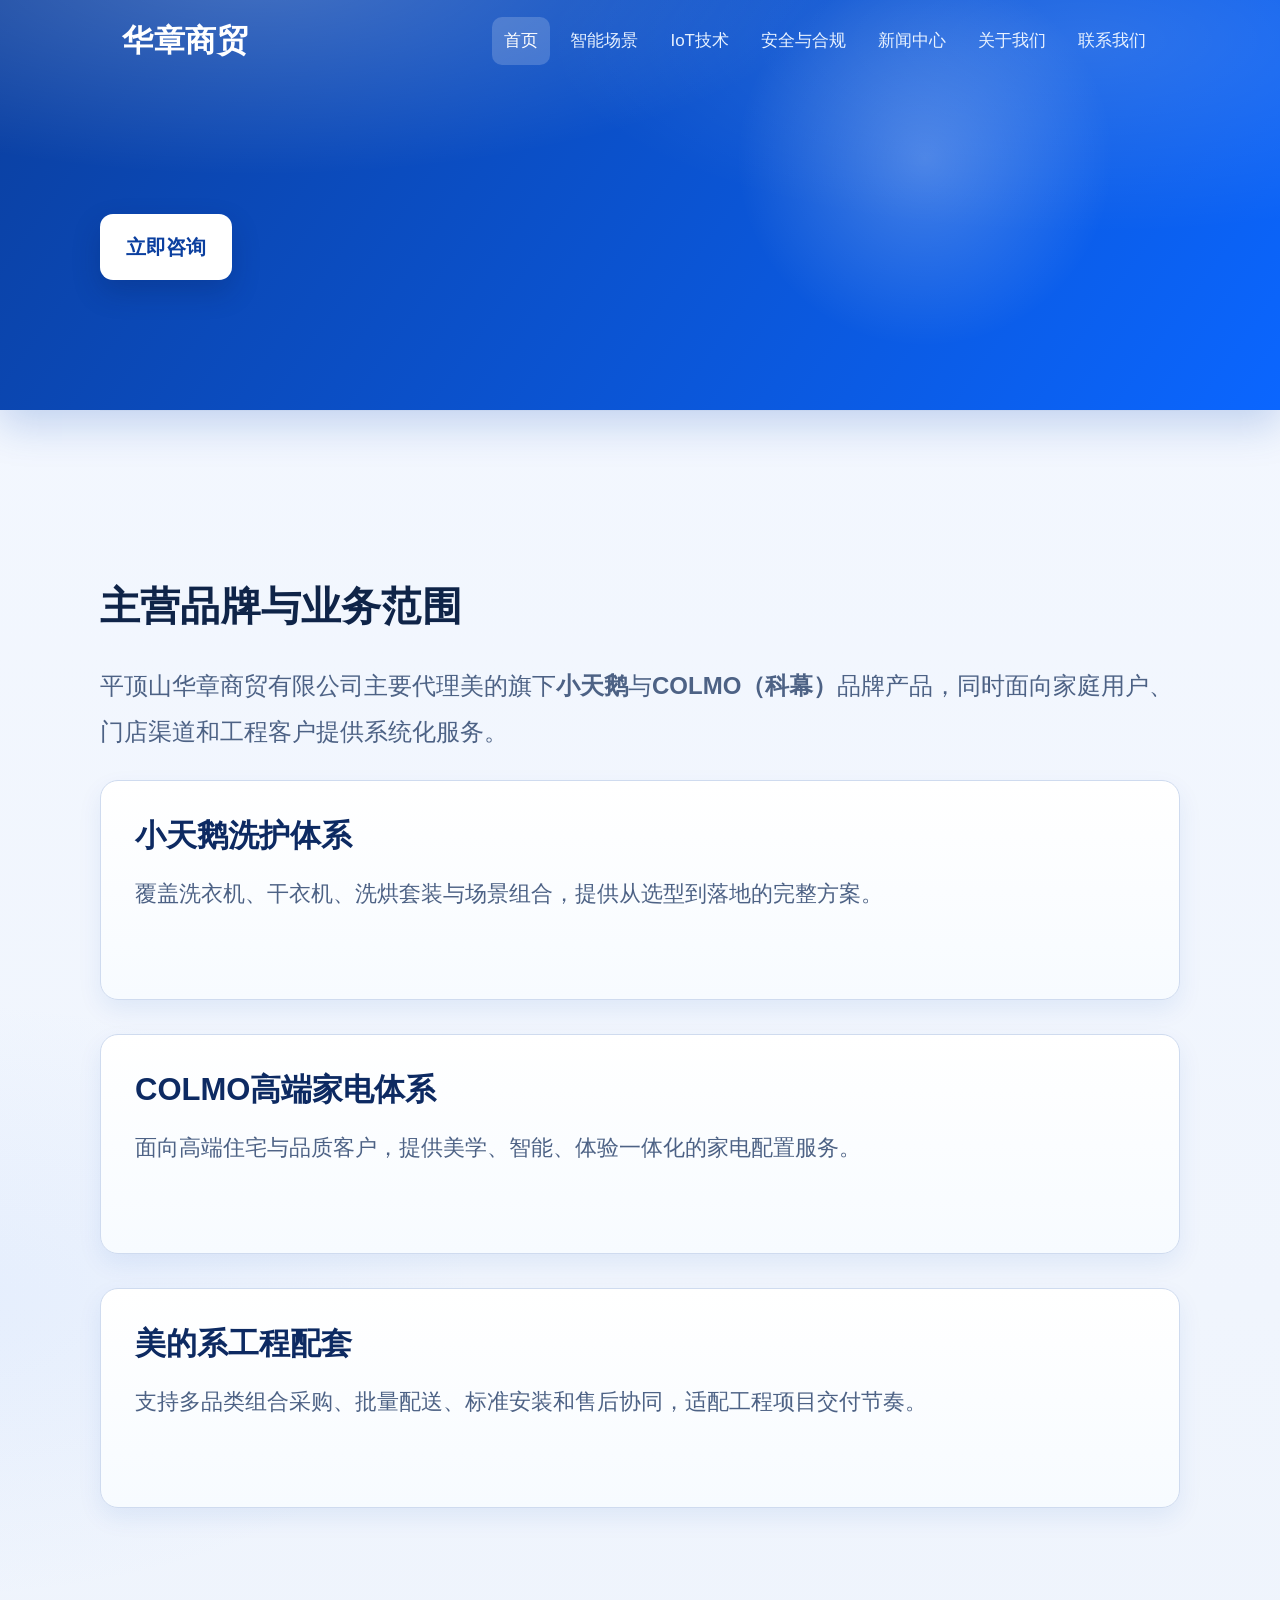
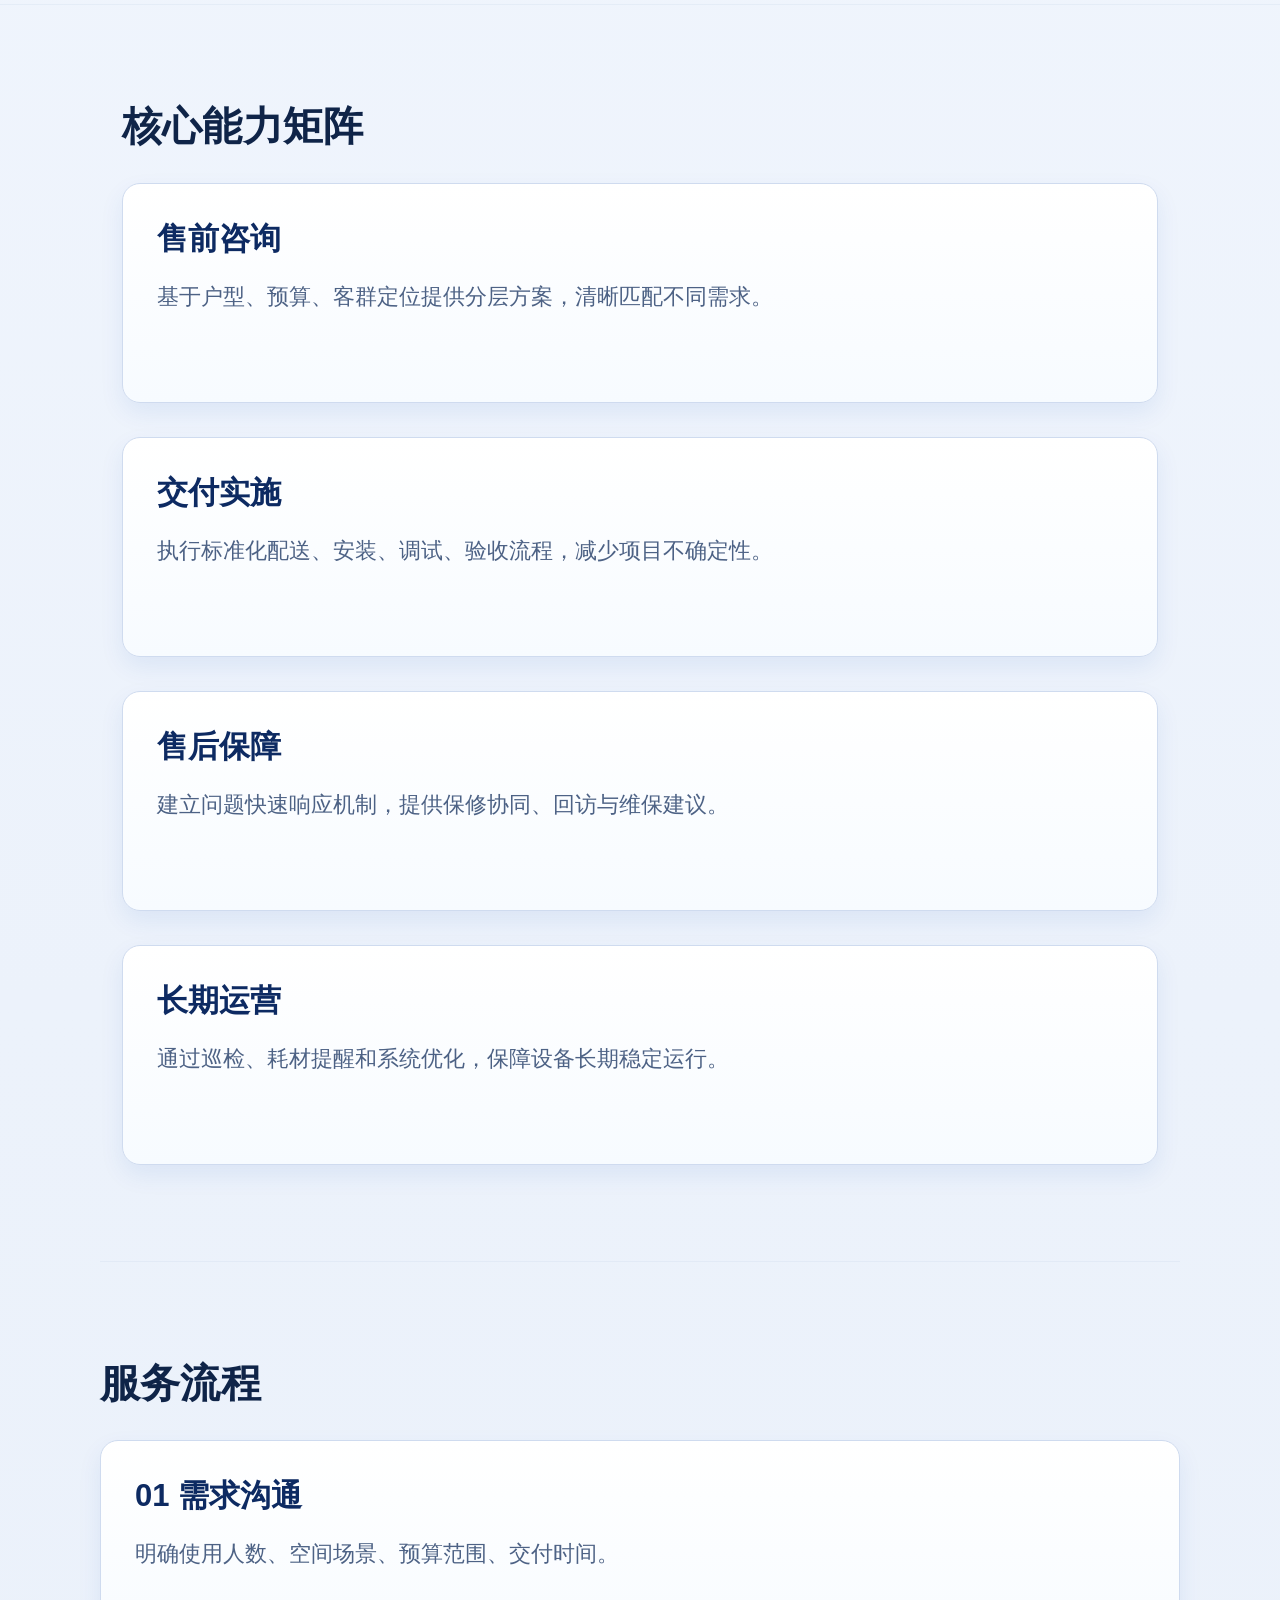
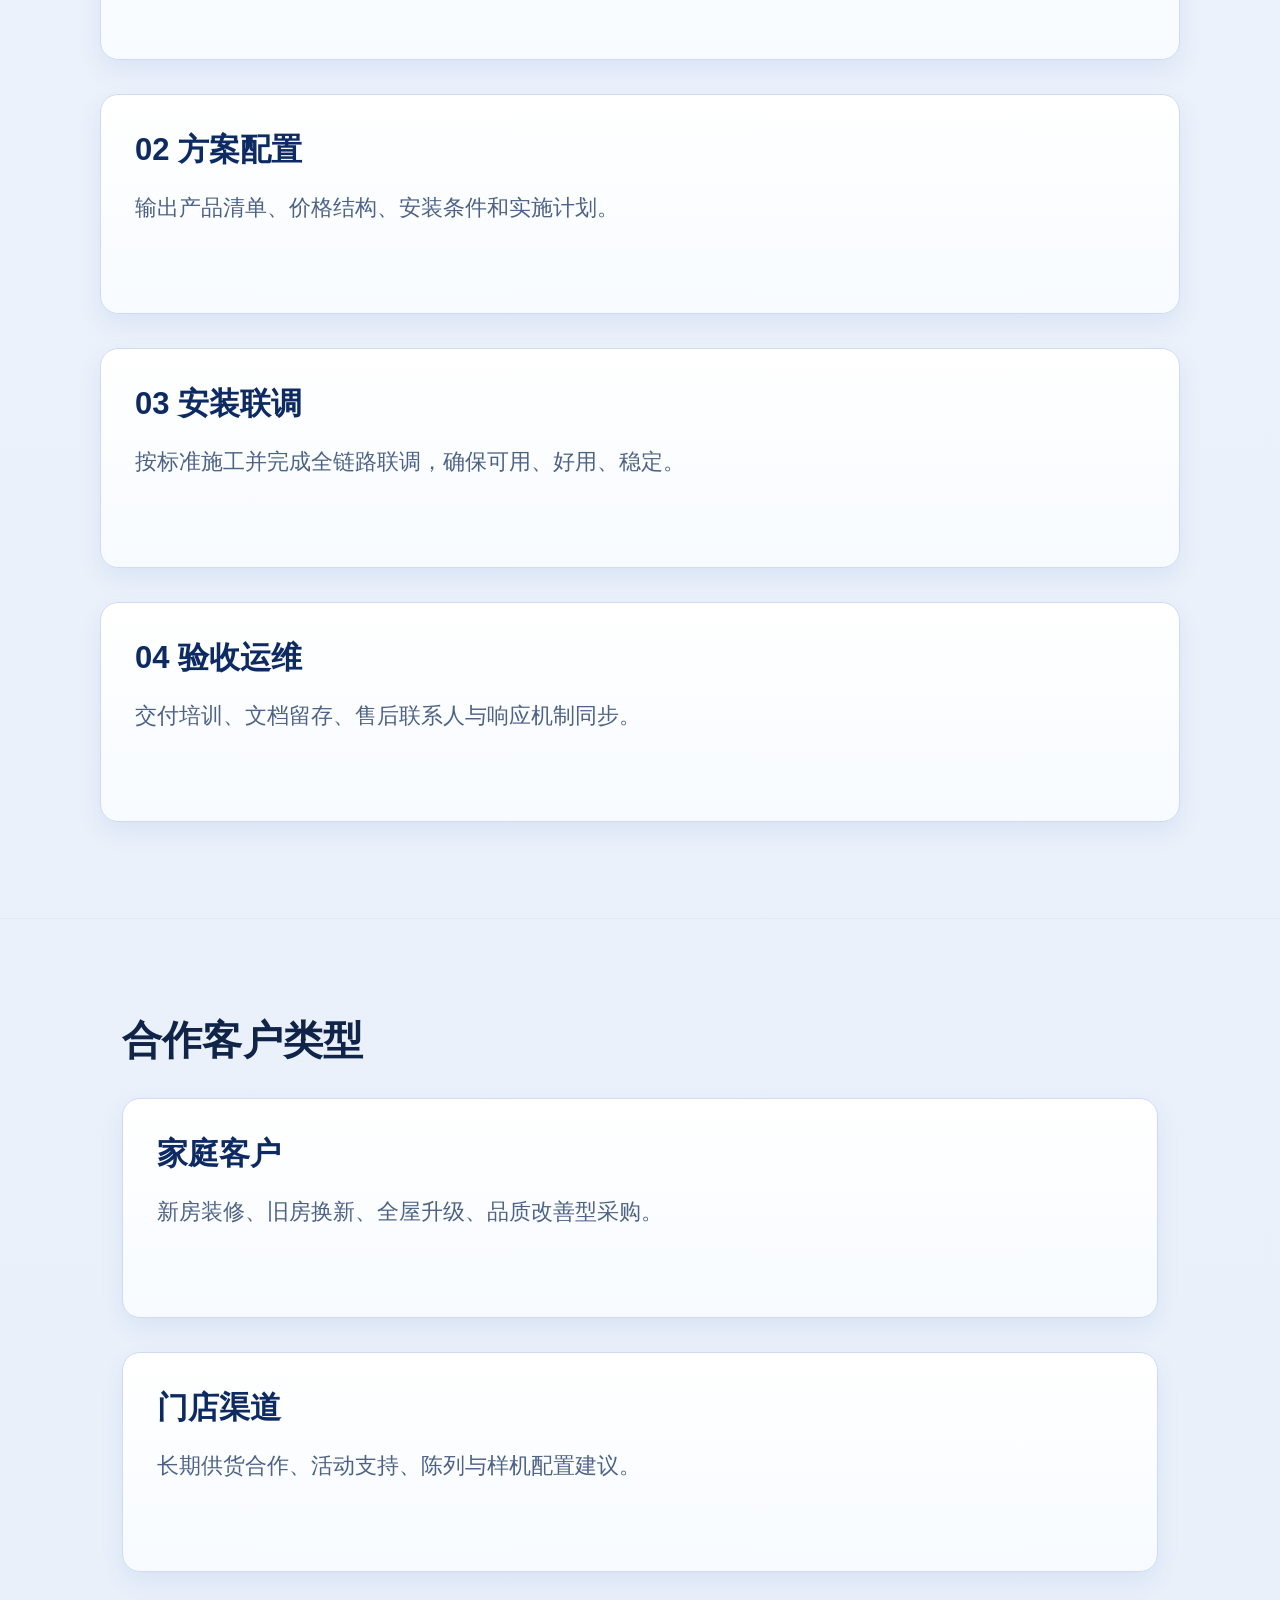
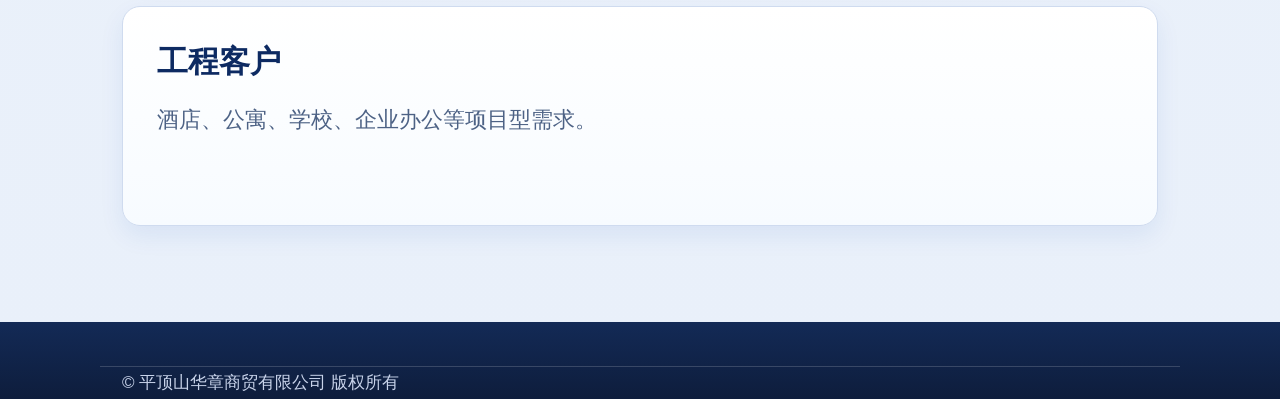
==== index.html @ c44a2ed7 "feat: initial huazhangbusiness site with contact wechat qr" ====
<!doctype html><html lang="zh-CN"><head><meta charset="UTF-8"/><meta name="viewport" content="width=device-width,initial-scale=1"/><meta name="description" content="首页"/><title>首页</title><link rel="stylesheet" href="/styles.css"/></head><body data-page="home">
<header class="header" data-bg-key="bgHomeHero"><div class="container nav"><div class="logo" data-key="logoText">华章商贸</div><div class="nav-links"><a class="active" href="/">首页</a><a href="/scene.html">智能场景</a><a href="/iot.html">IoT技术</a><a href="/security.html">安全与合规</a><a href="/news.html">新闻中心</a><a href="/about.html">关于我们</a><a href="/contact.html">联系我们</a></div></div>
<div class="container hero"><h1 data-key="homeHeroTitle"></h1><p data-key="homeHeroDesc"></p><a class="btn" href="/contact.html">立即咨询</a></div></header>

<section class="section container" data-bg-key="bgHomeSection"><h2>主营品牌与业务范围</h2><p class="lead">平顶山华章商贸有限公司主要代理美的旗下<strong>小天鹅</strong>与<strong>COLMO（科幕）</strong>品牌产品，同时面向家庭用户、门店渠道和工程客户提供系统化服务。</p><div class="cards three"><article class="card"><h3>小天鹅洗护体系</h3><p>覆盖洗衣机、干衣机、洗烘套装与场景组合，提供从选型到落地的完整方案。</p></article><article class="card"><h3>COLMO高端家电体系</h3><p>面向高端住宅与品质客户，提供美学、智能、体验一体化的家电配置服务。</p></article><article class="card"><h3>美的系工程配套</h3><p>支持多品类组合采购、批量配送、标准安装和售后协同，适配工程项目交付节奏。</p></article></div></section>

<section class="section gray"><div class="container"><h2>核心能力矩阵</h2><div class="cards four"><article class="card"><h3>售前咨询</h3><p>基于户型、预算、客群定位提供分层方案，清晰匹配不同需求。</p></article><article class="card"><h3>交付实施</h3><p>执行标准化配送、安装、调试、验收流程，减少项目不确定性。</p></article><article class="card"><h3>售后保障</h3><p>建立问题快速响应机制，提供保修协同、回访与维保建议。</p></article><article class="card"><h3>长期运营</h3><p>通过巡检、耗材提醒和系统优化，保障设备长期稳定运行。</p></article></div></div></section>

<section class="section container"><h2>服务流程</h2><div class="cards four"><article class="card"><h3>01 需求沟通</h3><p>明确使用人数、空间场景、预算范围、交付时间。</p></article><article class="card"><h3>02 方案配置</h3><p>输出产品清单、价格结构、安装条件和实施计划。</p></article><article class="card"><h3>03 安装联调</h3><p>按标准施工并完成全链路联调，确保可用、好用、稳定。</p></article><article class="card"><h3>04 验收运维</h3><p>交付培训、文档留存、售后联系人与响应机制同步。</p></article></div></section>

<section class="section gray"><div class="container"><h2>合作客户类型</h2><div class="cards three"><article class="card"><h3>家庭客户</h3><p>新房装修、旧房换新、全屋升级、品质改善型采购。</p></article><article class="card"><h3>门店渠道</h3><p>长期供货合作、活动支持、陈列与样机配置建议。</p></article><article class="card"><h3>工程客户</h3><p>酒店、公寓、学校、企业办公等项目型需求。</p></article></div></div></section>

<footer class="footer"><div class="container footer-bottom">© <span id="year"></span> 平顶山华章商贸有限公司 版权所有</div></footer><script src="/app.js"></script></body></html>
---- styles.css ----
:root{
  --brand:#0b66ff;
  --brand-deep:#0b3f9f;
  --brand-ink:#0d2a62;
  --ink:#14233c;
  --muted:#4d6285;
  --line:#cfdbef;
  --panel:#ffffff;
  --bg-1:#eef3fb;
  --bg-2:#e8eff9;
}

*{box-sizing:border-box}
html,body{margin:0;padding:0}
body{
  font-family:-apple-system,BlinkMacSystemFont,"PingFang SC","Microsoft YaHei",sans-serif;
  color:var(--ink);
  background:
    radial-gradient(1200px 600px at 85% -5%, rgba(126,173,255,.14), transparent 60%),
    radial-gradient(900px 500px at -5% 25%, rgba(126,173,255,.10), transparent 60%),
    linear-gradient(180deg,#f4f8ff 0%,#ecf2fb 50%,#e9f0fa 100%);
  font-size:20px;
  line-height:1.9;
}

a{text-decoration:none;color:inherit}

.container{max-width:1280px;margin:0 auto;padding:0 36px}

.header{
  color:#fff;
  background:
    radial-gradient(900px 320px at 20% -8%, rgba(255,255,255,.24), transparent 65%),
    radial-gradient(900px 320px at 85% 10%, rgba(255,255,255,.14), transparent 60%),
    linear-gradient(125deg,var(--brand-deep),var(--brand));
  box-shadow:0 14px 40px rgba(11,72,180,.22);
  padding-bottom:40px;
}

.nav{
  min-height:82px;
  display:flex;
  align-items:center;
  justify-content:space-between;
  gap:16px;
}
.logo{font-size:31px;font-weight:800;letter-spacing:.6px}
.nav-links{display:flex;flex-wrap:wrap;gap:8px}
.nav-links a{
  font-size:17px;
  color:#e8f2ff;
  padding:8px 12px;
  border-radius:10px;
  transition:.18s ease;
}
.nav-links a:hover,.nav-links a.active{background:rgba(255,255,255,.18);color:#fff}

.hero{padding:112px 0 160px;position:relative}
.hero::after{
  content:"";
  position:absolute;
  right:6%;
  bottom:22px;
  width:380px;
  height:380px;
  border-radius:50%;
  background:radial-gradient(circle,rgba(255,255,255,.24),transparent 70%);
  pointer-events:none;
}
.hero h1{
  margin:0 0 20px;
  font-size:64px;
  line-height:1.16;
  letter-spacing:.3px;
  font-weight:800;
}
.hero p{
  margin:0;
  font-size:24px;
  line-height:1.82;
  color:#ecf5ff;
  max-width:1220px;
}
.btn{
  display:inline-block;
  margin-top:30px;
  background:#fff;
  color:var(--brand-deep);
  padding:14px 26px;
  border-radius:13px;
  font-size:20px;
  font-weight:700;
  box-shadow:0 12px 28px rgba(8,30,80,.24);
}

.section{
  padding:132px 0;
  position:relative;
  border-top:1px solid rgba(164,183,213,.14);
}
.header + .section{padding-top:170px}
.section:nth-of-type(odd),
.section:nth-of-type(even),
.section.gray{
  background:transparent;
}

.section h2{
  margin:0 0 32px;
  font-size:50px;
  line-height:1.26;
  color:#0f2448;
  letter-spacing:.2px;
}
.lead{
  margin:0 0 24px;
  font-size:24px;
  line-height:1.92;
  color:var(--muted);
}

.cards{display:grid;gap:34px}
.cards.two{grid-template-columns:repeat(2,minmax(0,1fr))}
.cards.three{grid-template-columns:repeat(2,minmax(0,1fr))}
.cards.four{grid-template-columns:repeat(2,minmax(0,1fr))}

.card{
  background:linear-gradient(180deg,#fff 0%,#f7fbff 100%);
  border:1px solid var(--line);
  border-radius:18px;
  padding:34px;
  min-height:220px;
  box-shadow:0 10px 24px rgba(12,71,173,.08);
}
.card h3{
  margin:0 0 16px;
  font-size:31px;
  line-height:1.36;
  color:var(--brand-ink);
}
.card p{
  margin:0;
  font-size:22px;
  line-height:1.92;
  color:var(--muted);
}

.list{margin:0;padding-left:28px}
.list li{margin:10px 0;font-size:20px;line-height:1.72;color:var(--muted)}

.news-list{display:grid;gap:24px}
.news-item{
  background:linear-gradient(180deg,#fff,#f6faff);
  border:1px solid #c8d8ef;
  border-radius:20px;
  padding:28px;
  box-shadow:0 12px 30px rgba(10,76,200,.08);
}
.news-item .tag{
  display:inline-block;
  padding:6px 12px;
  border-radius:999px;
  background:#e9f1ff;
  color:#2455b8;
  font-size:15px;
  font-weight:700;
  margin-bottom:12px;
}
.news-item h1{font-size:46px;line-height:1.2;margin:0 0 12px;color:#10213f}
.news-item h3{font-size:32px;line-height:1.28;margin:0 0 12px;color:#10213f}
.news-item p{font-size:20px;color:var(--muted);margin:0 0 10px;line-height:1.74}
.news-meta{font-size:17px;color:#647896}
.news-thumb{width:100%;max-height:420px;object-fit:cover;border-radius:16px;margin-bottom:14px}
.news-nav{display:flex;justify-content:space-between;gap:12px;margin-top:22px}
.news-nav a{display:inline-block;padding:11px 16px;background:#eef4ff;border:1px solid #cfe0ff;border-radius:11px;color:#1b4cb3;font-weight:700}

.map-box{
  height:340px;
  border-radius:16px;
  border:1px dashed #9fb7de;
  background:linear-gradient(45deg,#e4eefb,#dbe8f9);
  display:flex;
  align-items:center;
  justify-content:center;
  color:#48638f;
  font-size:20px;
}

.contact-right{display:flex;flex-direction:column;gap:20px}
.wechat-box h3{margin:0 0 8px}
.wechat-box p{margin:0 0 12px}
.wechat-qr{
  width:220px;
  height:220px;
  object-fit:cover;
  border-radius:14px;
  border:1px solid #c7d8f1;
  box-shadow:0 8px 20px rgba(12,71,173,.10);
  display:none;
}
.qr-placeholder{
  width:220px;
  height:220px;
  border-radius:14px;
  border:1px dashed #9fb7de;
  color:#48638f;
  font-size:18px;
  display:flex;
  align-items:center;
  justify-content:center;
  padding:12px;
  text-align:center;
  background:linear-gradient(45deg,#eaf2ff,#dfeafb);
}

.footer{
  background:linear-gradient(180deg,#132a56,#0e1d3c);
  color:#e2e9f7;
  padding-top:44px;
}
.footer-bottom{
  border-top:1px solid rgba(255,255,255,.17);
  padding:18px 0 24px;
  color:#c8d3ea;
  font-size:17px;
}

/* 超大屏更饱满 */
@media(min-width:1900px){
  .container{max-width:1820px;padding:0 56px}
  .hero h1{font-size:74px}
  .hero p{font-size:28px}
}

@media(min-width:1700px){
  .container{max-width:1480px;padding:0 42px}
  .cards.three{grid-template-columns:repeat(3,minmax(0,1fr))}
}

@media(max-width:1600px){
  .container{max-width:1220px;padding:0 28px}
}

@media(max-width:1280px){
  .container{max-width:1080px;padding:0 22px}
  .hero{padding:82px 0 90px}
  .hero h1{font-size:50px}
  .hero p{font-size:21px}
  .section{padding:96px 0}
  .section h2{font-size:40px}
  .cards.two,.cards.three,.cards.four{grid-template-columns:1fr}
}

@media(max-width:900px){
  body{font-size:18px}
  .container{padding:0 20px}
  .nav{min-height:auto;padding:16px 0;display:block}
  .logo{font-size:30px}
  .nav-links{margin-top:10px;gap:8px}
  .nav-links a{font-size:16px;padding:7px 10px}
  .hero{padding:66px 0 78px}
  .hero h1{font-size:44px}
  .hero p{font-size:21px}
  .section{padding:74px 0}
  .section h2{font-size:36px}
  .lead{font-size:20px}
  .card{padding:24px}
  .card h3{font-size:28px}
  .card p{font-size:19px}
  .list li{font-size:20px}
  .news-item h1{font-size:40px}
  .news-item h3{font-size:30px}
  .news-item p{font-size:20px}
  .cards.two,.cards.three,.cards.four{grid-template-columns:1fr}
}
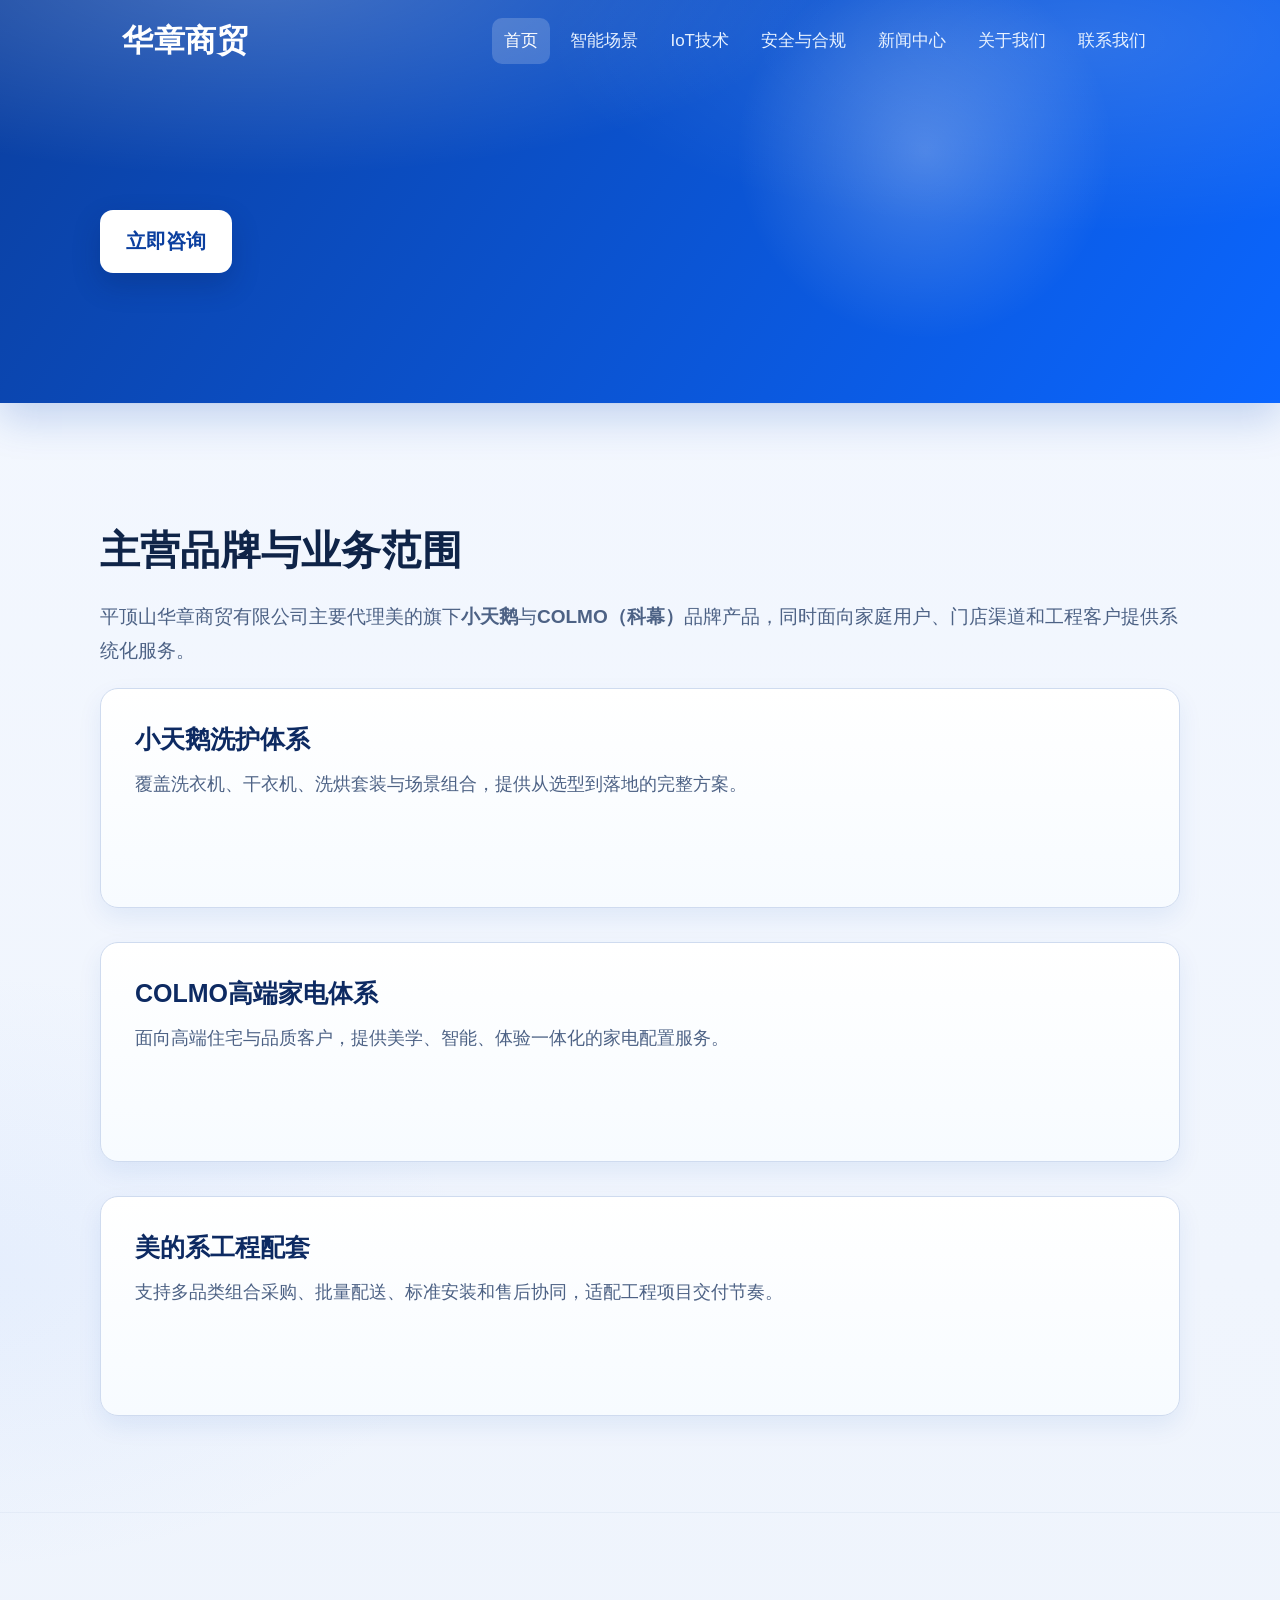
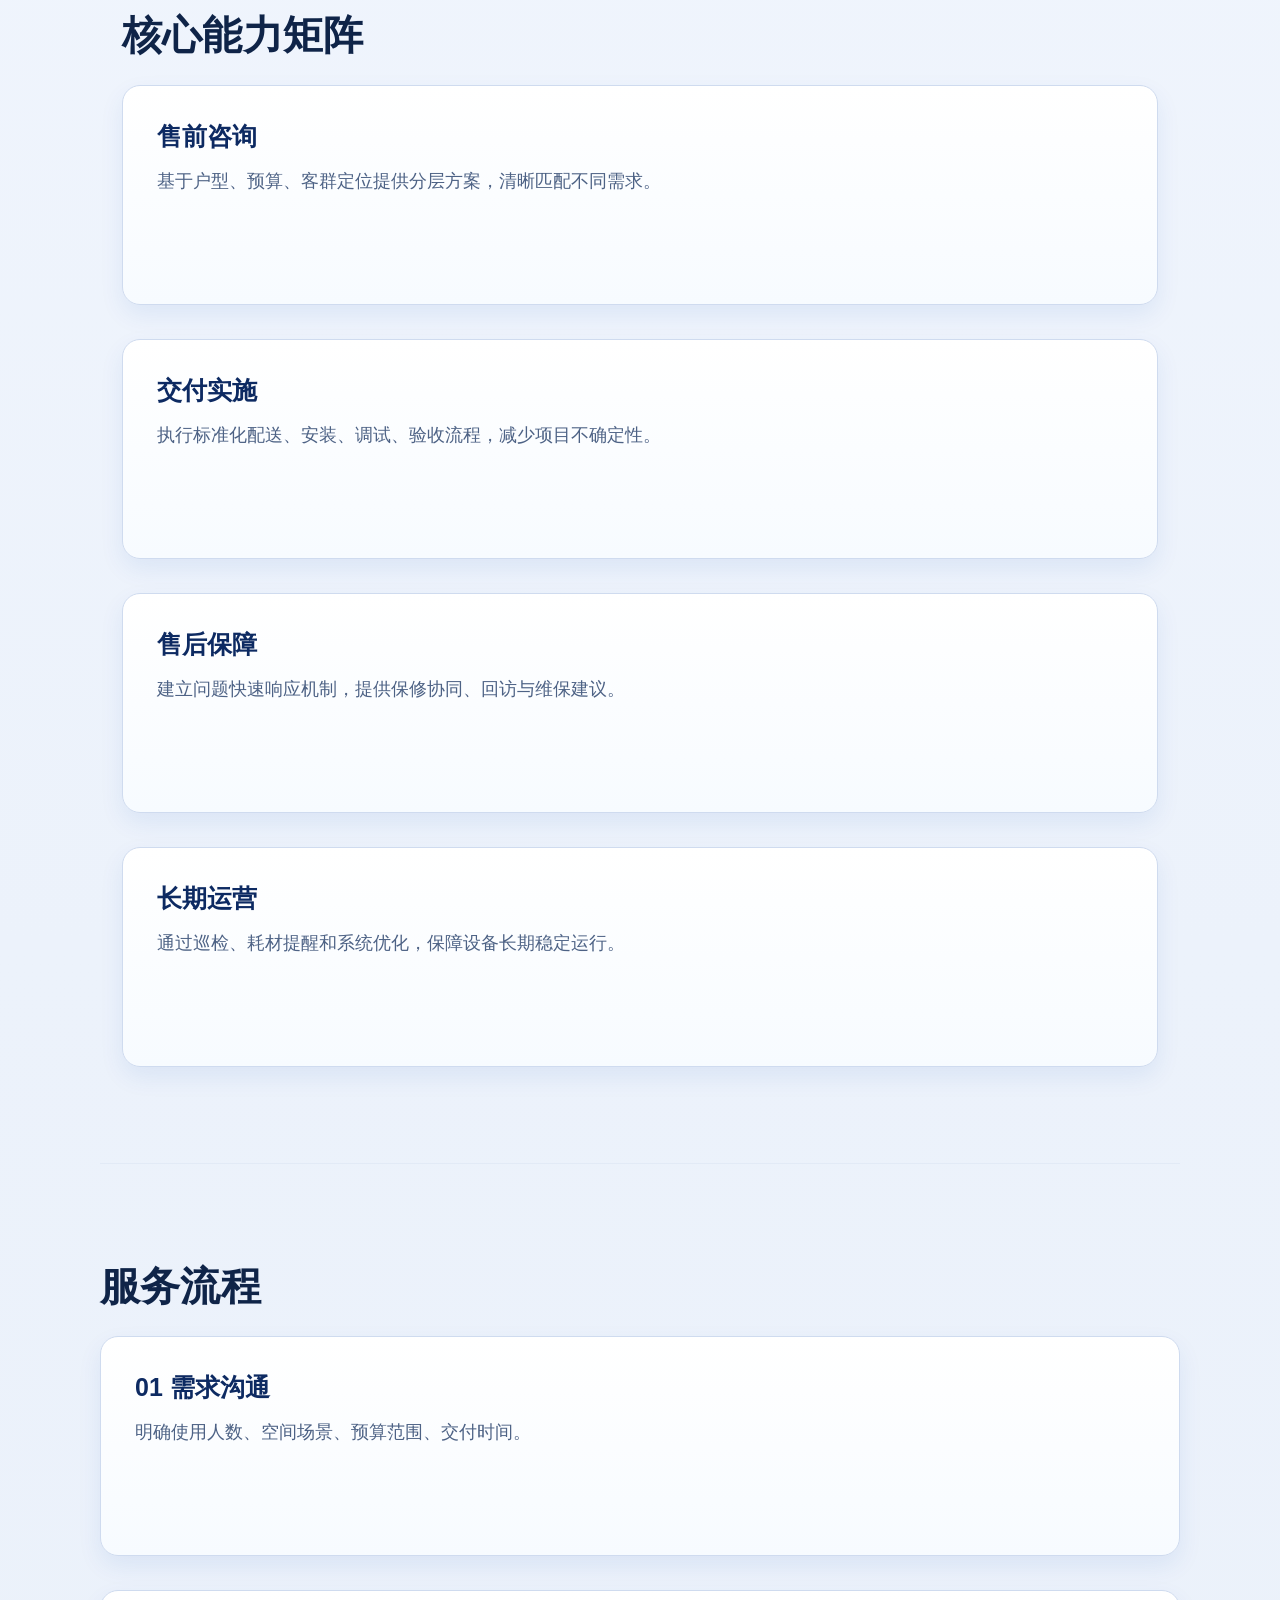
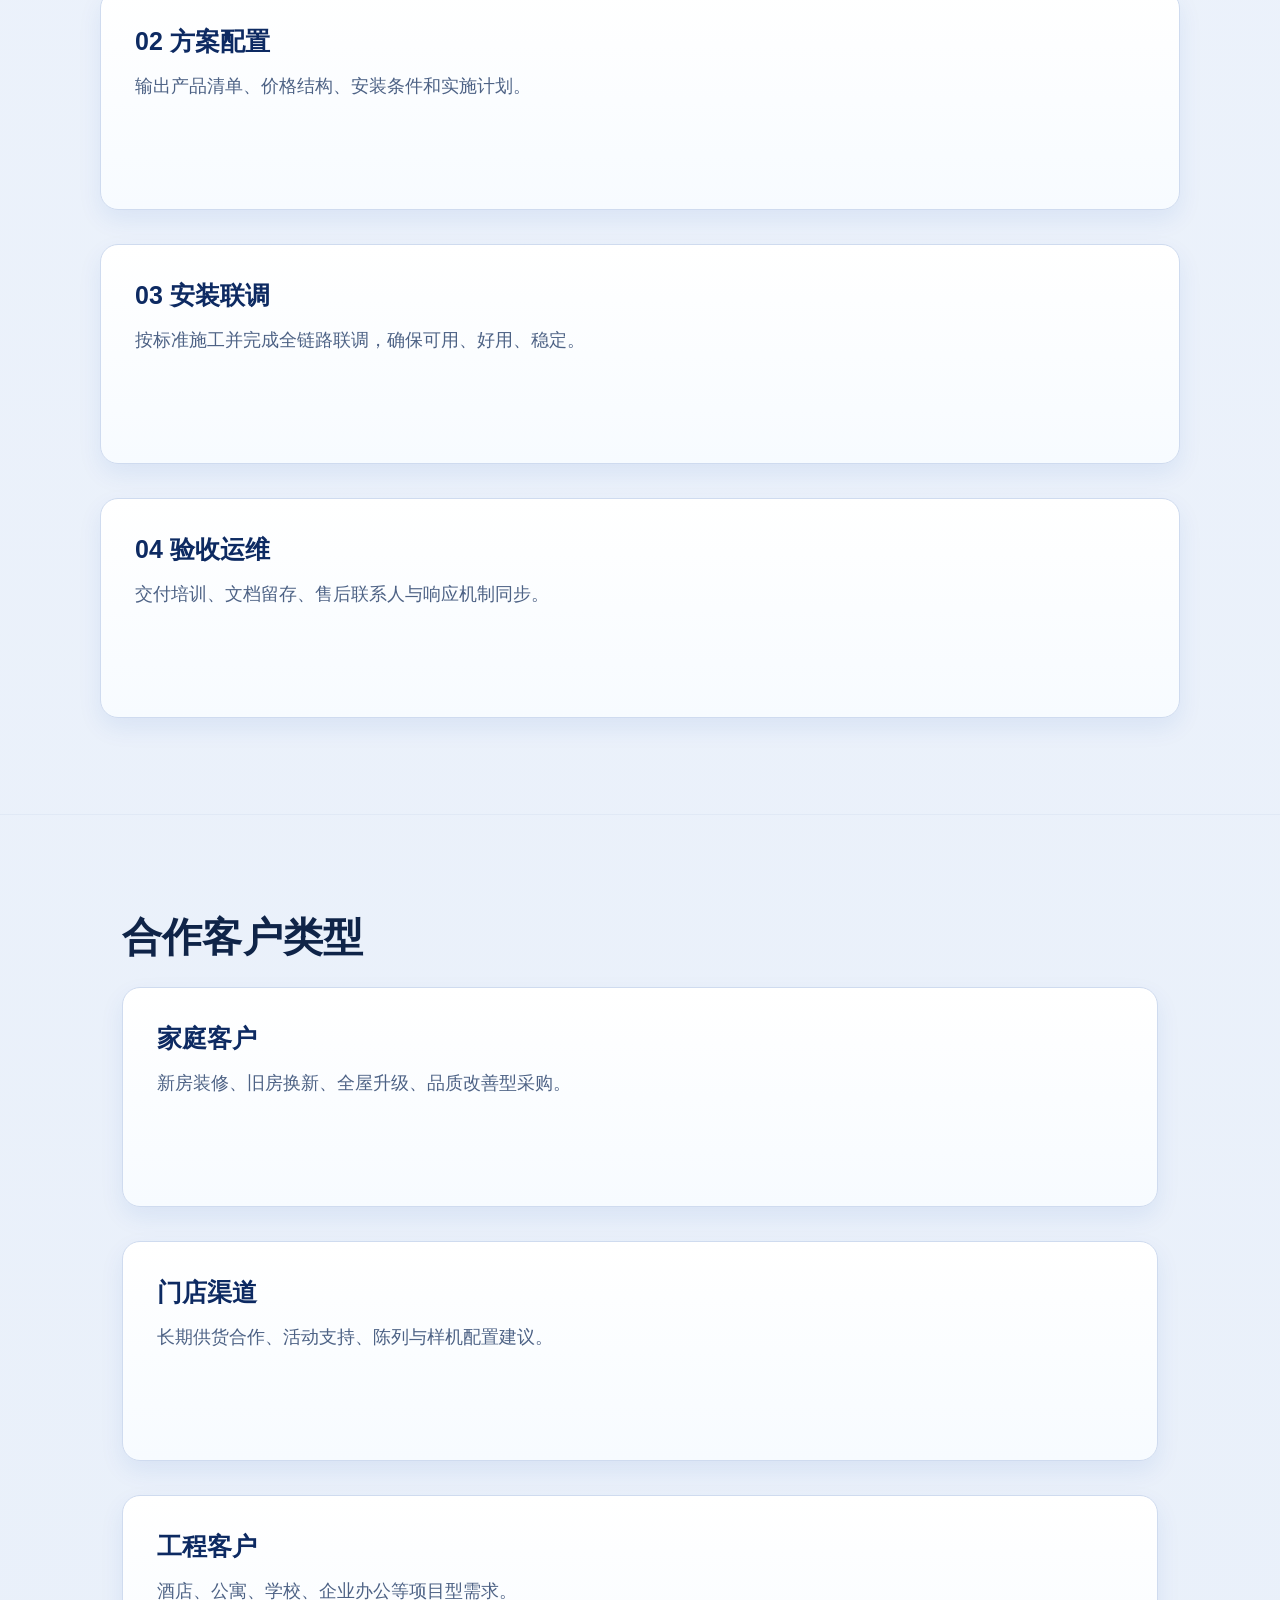
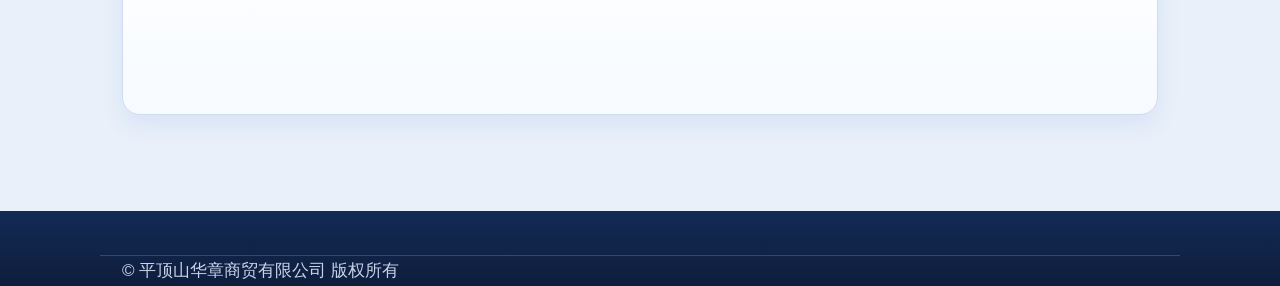
==== commit 86f7a672: "feat: add qr upload button and social share preview meta" ====
--- a/index.html
+++ b/index.html
@@ -1,4 +1,4 @@
-<!doctype html><html lang="zh-CN"><head><meta charset="UTF-8"/><meta name="viewport" content="width=device-width,initial-scale=1"/><meta name="description" content="首页"/><title>首页</title><link rel="stylesheet" href="/styles.css"/></head><body data-page="home">
+<!doctype html><html lang="zh-CN"><head><meta charset="UTF-8"/><meta name="viewport" content="width=device-width,initial-scale=1"/><meta name="description" content="平顶山华章商贸有限公司，美的系小天鹅与COLMO授权服务，提供零售、工程配套、安装交付与售后维保。"/><title>首页</title><meta property="og:type" content="website"/><meta property="og:title" content="平顶山华章商贸有限公司｜美的授权服务商"/><meta property="og:description" content="专注小天鹅与COLMO，覆盖零售、工程配套、安装交付与售后维保。"/><meta property="og:url" content="https://www.huazhangbusiness.com/"/><meta property="og:image" content="https://www.huazhangbusiness.com/share-cover.svg"/><meta name="twitter:card" content="summary_large_image"/><meta name="twitter:title" content="平顶山华章商贸有限公司｜美的授权服务商"/><meta name="twitter:description" content="专注小天鹅与COLMO，覆盖零售、工程配套、安装交付与售后维保。"/><meta name="twitter:image" content="https://www.huazhangbusiness.com/share-cover.svg"/><link rel="stylesheet" href="/styles.css"/></head><body data-page="home">
 <header class="header" data-bg-key="bgHomeHero"><div class="container nav"><div class="logo" data-key="logoText">华章商贸</div><div class="nav-links"><a class="active" href="/">首页</a><a href="/scene.html">智能场景</a><a href="/iot.html">IoT技术</a><a href="/security.html">安全与合规</a><a href="/news.html">新闻中心</a><a href="/about.html">关于我们</a><a href="/contact.html">联系我们</a></div></div>
 <div class="container hero"><h1 data-key="homeHeroTitle"></h1><p data-key="homeHeroDesc"></p><a class="btn" href="/contact.html">立即咨询</a></div></header>
 
--- a/styles.css
+++ b/styles.css
@@ -19,13 +19,13 @@
     radial-gradient(1200px 600px at 85% -5%, rgba(126,173,255,.14), transparent 60%),
     radial-gradient(900px 500px at -5% 25%, rgba(126,173,255,.10), transparent 60%),
     linear-gradient(180deg,#f4f8ff 0%,#ecf2fb 50%,#e9f0fa 100%);
-  font-size:20px;
-  line-height:1.9;
+  font-size:18px;
+  line-height:1.75;
 }
 
 a{text-decoration:none;color:inherit}
 
-.container{max-width:1280px;margin:0 auto;padding:0 36px}
+.container{max-width:1120px;margin:0 auto;padding:0 28px}
 
 .header{
   color:#fff;
@@ -55,7 +55,7 @@
 }
 .nav-links a:hover,.nav-links a.active{background:rgba(255,255,255,.18);color:#fff}
 
-.hero{padding:112px 0 160px;position:relative}
+.hero{padding:88px 0 120px;position:relative}
 .hero::after{
   content:"";
   position:absolute;
@@ -68,18 +68,18 @@
   pointer-events:none;
 }
 .hero h1{
-  margin:0 0 20px;
-  font-size:64px;
-  line-height:1.16;
-  letter-spacing:.3px;
+  margin:0 0 16px;
+  font-size:48px;
+  line-height:1.2;
+  letter-spacing:.2px;
   font-weight:800;
 }
 .hero p{
   margin:0;
-  font-size:24px;
-  line-height:1.82;
+  font-size:20px;
+  line-height:1.75;
   color:#ecf5ff;
-  max-width:1220px;
+  max-width:860px;
 }
 .btn{
   display:inline-block;
@@ -94,11 +94,11 @@
 }
 
 .section{
-  padding:132px 0;
+  padding:92px 0;
   position:relative;
   border-top:1px solid rgba(164,183,213,.14);
 }
-.header + .section{padding-top:170px}
+.header + .section{padding-top:120px}
 .section:nth-of-type(odd),
 .section:nth-of-type(even),
 .section.gray{
@@ -106,16 +106,16 @@
 }
 
 .section h2{
-  margin:0 0 32px;
-  font-size:50px;
-  line-height:1.26;
+  margin:0 0 24px;
+  font-size:38px;
+  line-height:1.3;
   color:#0f2448;
   letter-spacing:.2px;
 }
 .lead{
-  margin:0 0 24px;
-  font-size:24px;
-  line-height:1.92;
+  margin:0 0 20px;
+  font-size:19px;
+  line-height:1.8;
   color:var(--muted);
 }
 
@@ -133,15 +133,15 @@
   box-shadow:0 10px 24px rgba(12,71,173,.08);
 }
 .card h3{
-  margin:0 0 16px;
-  font-size:31px;
-  line-height:1.36;
+  margin:0 0 12px;
+  font-size:25px;
+  line-height:1.35;
   color:var(--brand-ink);
 }
 .card p{
   margin:0;
-  font-size:22px;
-  line-height:1.92;
+  font-size:18px;
+  line-height:1.75;
   color:var(--muted);
 }
 
@@ -252,24 +252,25 @@
 }
 
 @media(max-width:900px){
-  body{font-size:18px}
-  .container{padding:0 20px}
-  .nav{min-height:auto;padding:16px 0;display:block}
-  .logo{font-size:30px}
-  .nav-links{margin-top:10px;gap:8px}
-  .nav-links a{font-size:16px;padding:7px 10px}
-  .hero{padding:66px 0 78px}
-  .hero h1{font-size:44px}
-  .hero p{font-size:21px}
-  .section{padding:74px 0}
-  .section h2{font-size:36px}
-  .lead{font-size:20px}
-  .card{padding:24px}
-  .card h3{font-size:28px}
-  .card p{font-size:19px}
-  .list li{font-size:20px}
-  .news-item h1{font-size:40px}
-  .news-item h3{font-size:30px}
-  .news-item p{font-size:20px}
+  body{font-size:16px;line-height:1.65}
+  .container{padding:0 16px}
+  .nav{min-height:auto;padding:14px 0;display:block}
+  .logo{font-size:24px}
+  .nav-links{margin-top:10px;gap:6px}
+  .nav-links a{font-size:14px;padding:6px 8px}
+  .hero{padding:48px 0 58px;text-align:center}
+  .hero h1{font-size:32px}
+  .hero p{font-size:16px;max-width:100%;margin:0 auto}
+  .section{padding:54px 0}
+  .section h2{font-size:28px}
+  .lead{font-size:16px}
+  .card{padding:18px}
+  .card h3{font-size:21px}
+  .card p{font-size:16px}
+  .list li{font-size:16px}
+  .news-item h1{font-size:30px}
+  .news-item h3{font-size:24px}
+  .news-item p{font-size:16px}
   .cards.two,.cards.three,.cards.four{grid-template-columns:1fr}
-}
+  .wechat-qr,.qr-placeholder{width:180px;height:180px}
+}
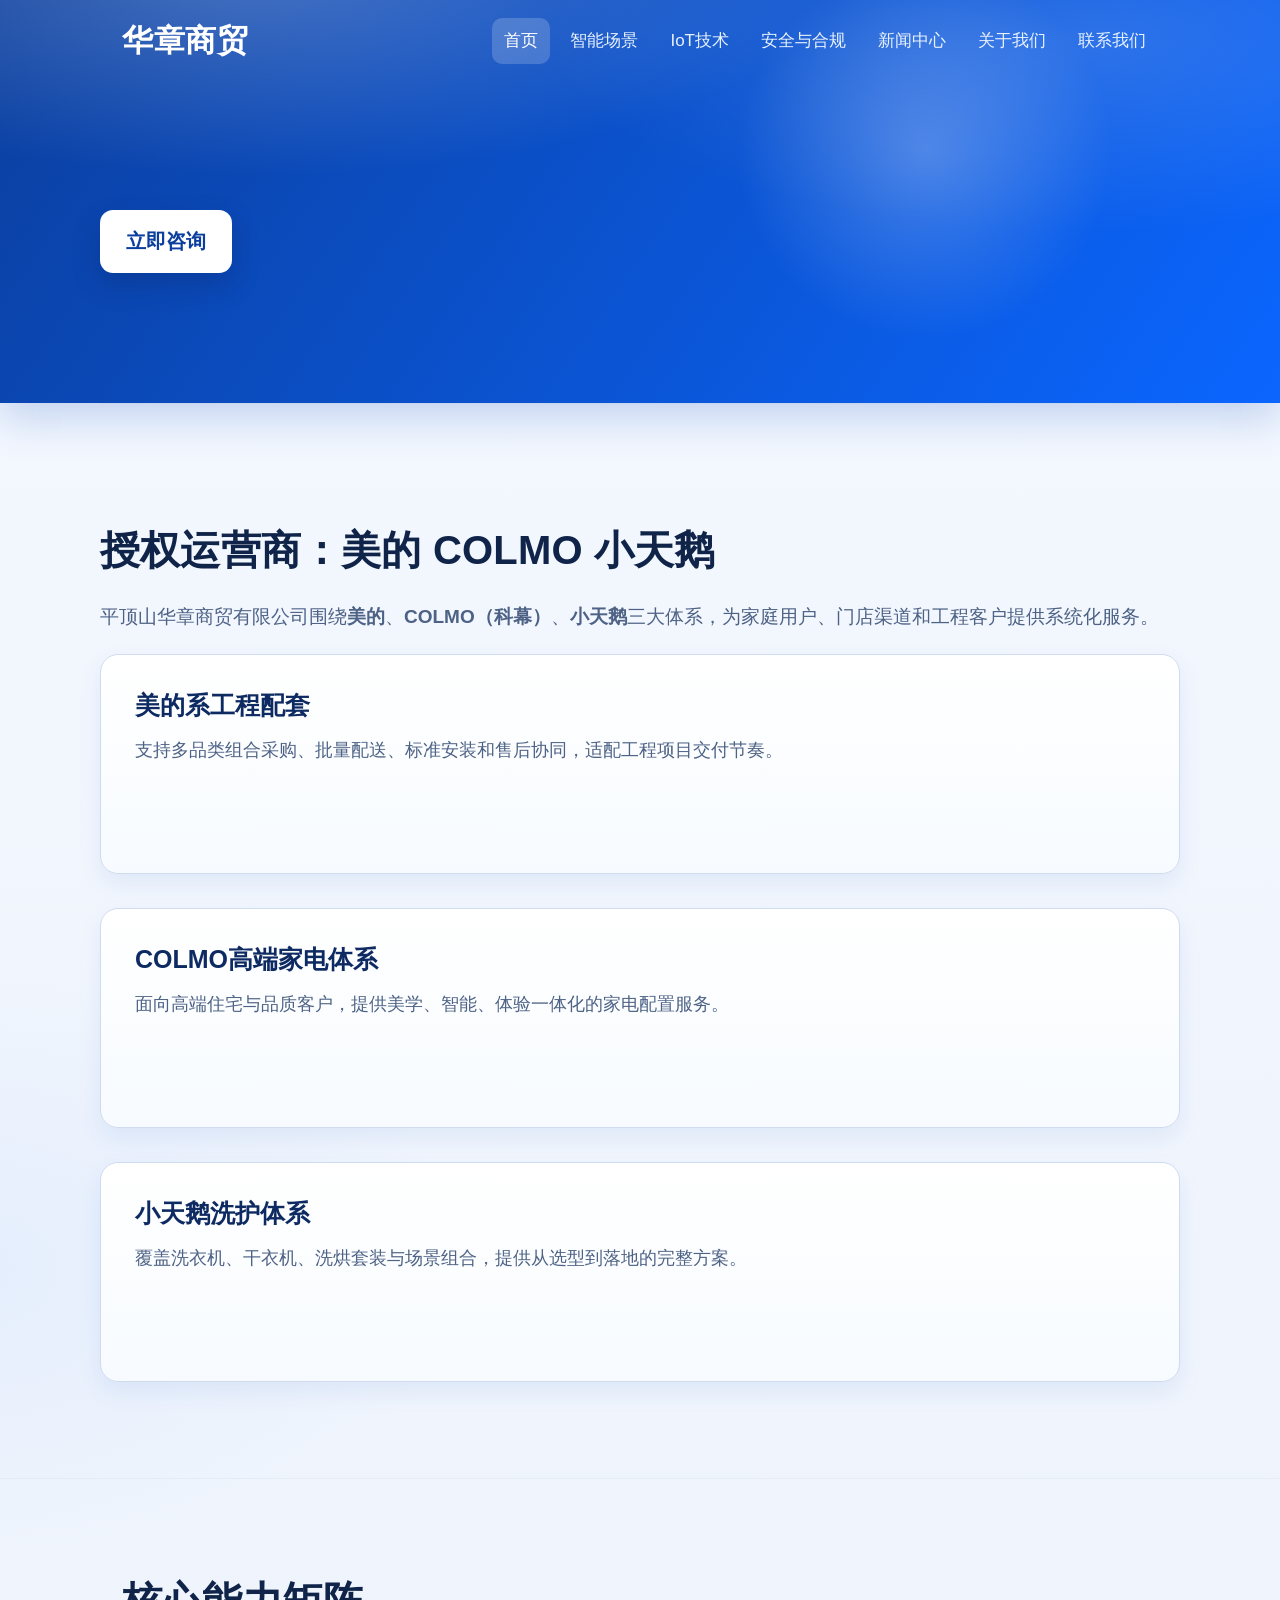
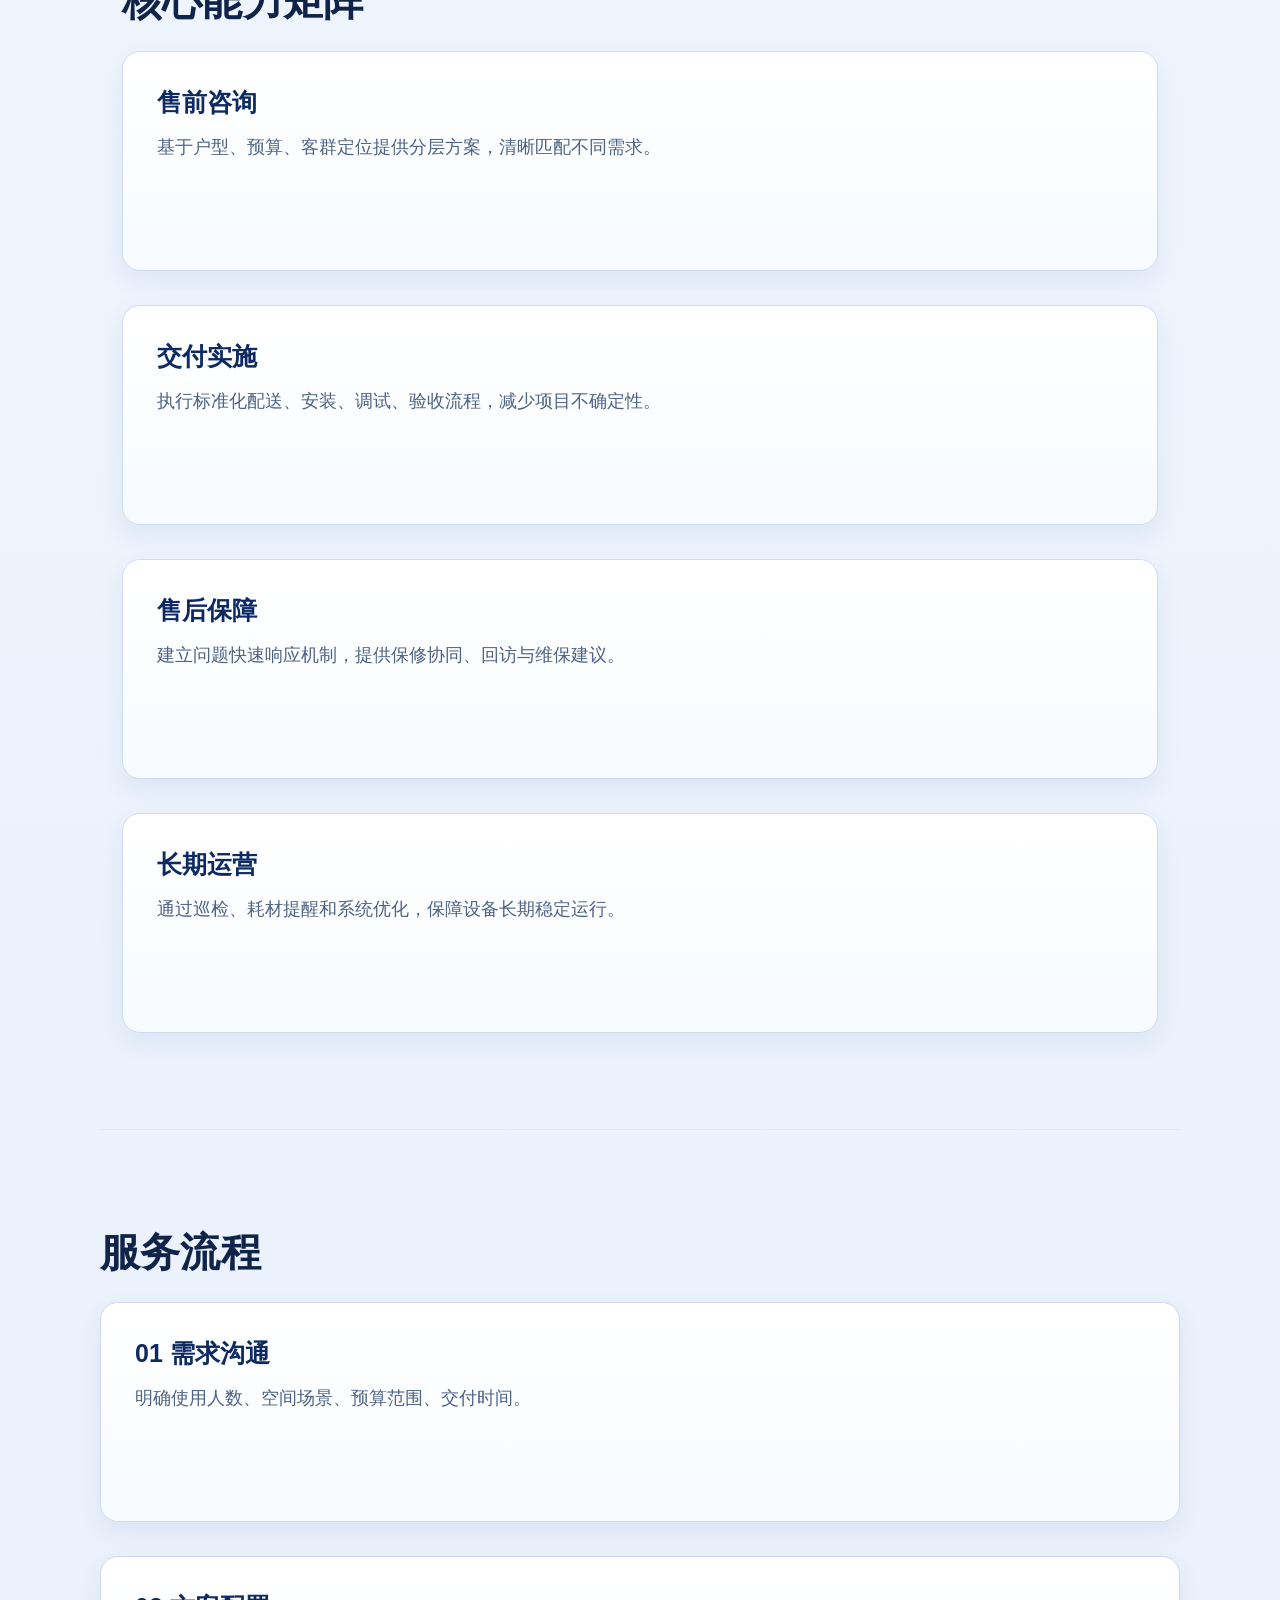
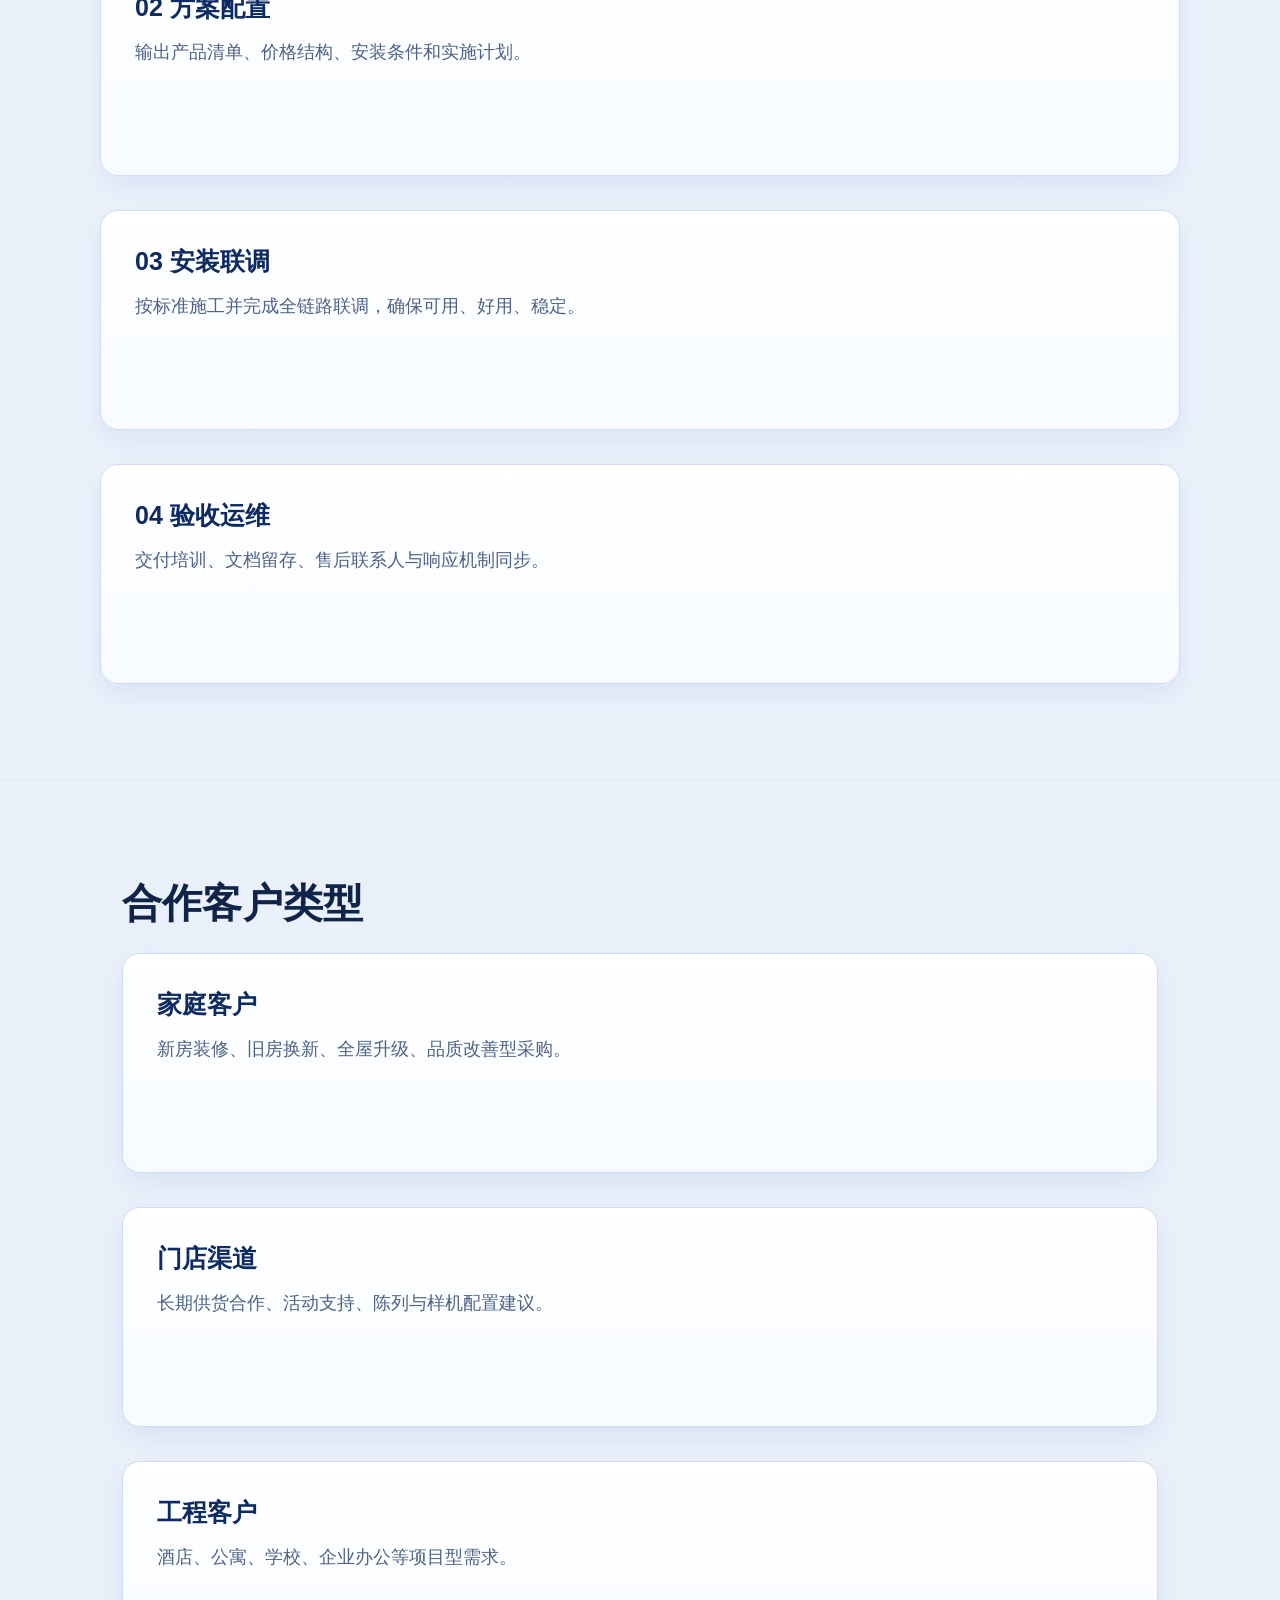
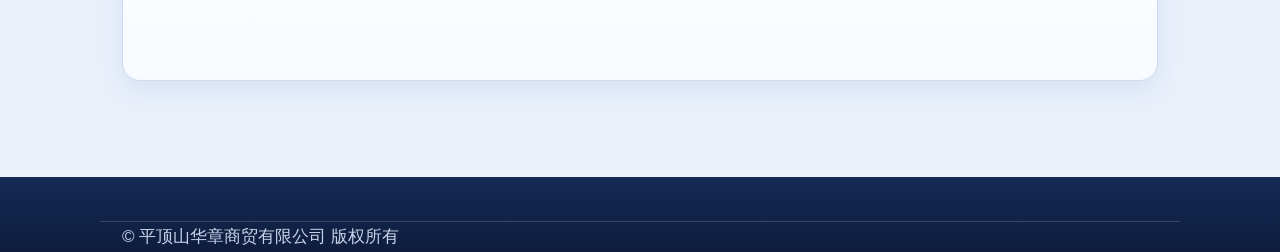
==== commit aaac90ba: "content: reorder brand sequence to 美的 COLMO 小天鹅" ====
--- a/index.html
+++ b/index.html
@@ -1,8 +1,8 @@
-<!doctype html><html lang="zh-CN"><head><meta charset="UTF-8"/><meta name="viewport" content="width=device-width,initial-scale=1"/><meta name="description" content="平顶山华章商贸有限公司，美的系小天鹅与COLMO授权服务，提供零售、工程配套、安装交付与售后维保。"/><title>首页</title><meta property="og:type" content="website"/><meta property="og:title" content="平顶山华章商贸有限公司｜美的授权服务商"/><meta property="og:description" content="专注小天鹅与COLMO，覆盖零售、工程配套、安装交付与售后维保。"/><meta property="og:url" content="https://www.huazhangbusiness.com/"/><meta property="og:image" content="https://www.huazhangbusiness.com/share-cover.svg"/><meta name="twitter:card" content="summary_large_image"/><meta name="twitter:title" content="平顶山华章商贸有限公司｜美的授权服务商"/><meta name="twitter:description" content="专注小天鹅与COLMO，覆盖零售、工程配套、安装交付与售后维保。"/><meta name="twitter:image" content="https://www.huazhangbusiness.com/share-cover.svg"/><link rel="stylesheet" href="/styles.css"/></head><body data-page="home">
+<!doctype html><html lang="zh-CN"><head><meta charset="UTF-8"/><meta name="viewport" content="width=device-width,initial-scale=1"/><meta name="description" content="平顶山华章商贸有限公司，美的系小天鹅与COLMO授权服务，提供零售、工程配套、安装交付与售后维保。"/><title>首页</title><meta property="og:type" content="website"/><meta property="og:title" content="平顶山华章商贸有限公司｜授权运营商：美的 COLMO 小天鹅"/><meta property="og:description" content="专注美的、COLMO、小天鹅，覆盖零售、工程配套、安装交付与售后维保。"/><meta property="og:url" content="https://www.huazhangbusiness.com/"/><meta property="og:site_name" content="平顶山华章商贸有限公司"/><meta property="og:image" content="https://www.huazhangbusiness.com/share-cover.jpg"/><meta property="og:image:width" content="1200"/><meta property="og:image:height" content="630"/><meta property="og:image:type" content="image/jpeg"/><meta name="twitter:card" content="summary_large_image"/><meta name="twitter:title" content="平顶山华章商贸有限公司｜授权运营商：美的 COLMO 小天鹅"/><meta name="twitter:description" content="专注美的、COLMO、小天鹅，覆盖零售、工程配套、安装交付与售后维保。"/><meta name="twitter:image" content="https://www.huazhangbusiness.com/share-cover.jpg"/><link rel="stylesheet" href="/styles.css"/></head><body data-page="home">
 <header class="header" data-bg-key="bgHomeHero"><div class="container nav"><div class="logo" data-key="logoText">华章商贸</div><div class="nav-links"><a class="active" href="/">首页</a><a href="/scene.html">智能场景</a><a href="/iot.html">IoT技术</a><a href="/security.html">安全与合规</a><a href="/news.html">新闻中心</a><a href="/about.html">关于我们</a><a href="/contact.html">联系我们</a></div></div>
 <div class="container hero"><h1 data-key="homeHeroTitle"></h1><p data-key="homeHeroDesc"></p><a class="btn" href="/contact.html">立即咨询</a></div></header>
 
-<section class="section container" data-bg-key="bgHomeSection"><h2>主营品牌与业务范围</h2><p class="lead">平顶山华章商贸有限公司主要代理美的旗下<strong>小天鹅</strong>与<strong>COLMO（科幕）</strong>品牌产品，同时面向家庭用户、门店渠道和工程客户提供系统化服务。</p><div class="cards three"><article class="card"><h3>小天鹅洗护体系</h3><p>覆盖洗衣机、干衣机、洗烘套装与场景组合，提供从选型到落地的完整方案。</p></article><article class="card"><h3>COLMO高端家电体系</h3><p>面向高端住宅与品质客户，提供美学、智能、体验一体化的家电配置服务。</p></article><article class="card"><h3>美的系工程配套</h3><p>支持多品类组合采购、批量配送、标准安装和售后协同，适配工程项目交付节奏。</p></article></div></section>
+<section class="section container" data-bg-key="bgHomeSection"><h2>授权运营商：美的 COLMO 小天鹅</h2><p class="lead">平顶山华章商贸有限公司围绕<strong>美的</strong>、<strong>COLMO（科幕）</strong>、<strong>小天鹅</strong>三大体系，为家庭用户、门店渠道和工程客户提供系统化服务。</p><div class="cards three"><article class="card"><h3>美的系工程配套</h3><p>支持多品类组合采购、批量配送、标准安装和售后协同，适配工程项目交付节奏。</p></article><article class="card"><h3>COLMO高端家电体系</h3><p>面向高端住宅与品质客户，提供美学、智能、体验一体化的家电配置服务。</p></article><article class="card"><h3>小天鹅洗护体系</h3><p>覆盖洗衣机、干衣机、洗烘套装与场景组合，提供从选型到落地的完整方案。</p></article></div></section>
 
 <section class="section gray"><div class="container"><h2>核心能力矩阵</h2><div class="cards four"><article class="card"><h3>售前咨询</h3><p>基于户型、预算、客群定位提供分层方案，清晰匹配不同需求。</p></article><article class="card"><h3>交付实施</h3><p>执行标准化配送、安装、调试、验收流程，减少项目不确定性。</p></article><article class="card"><h3>售后保障</h3><p>建立问题快速响应机制，提供保修协同、回访与维保建议。</p></article><article class="card"><h3>长期运营</h3><p>通过巡检、耗材提醒和系统优化，保障设备长期稳定运行。</p></article></div></div></section>
 
